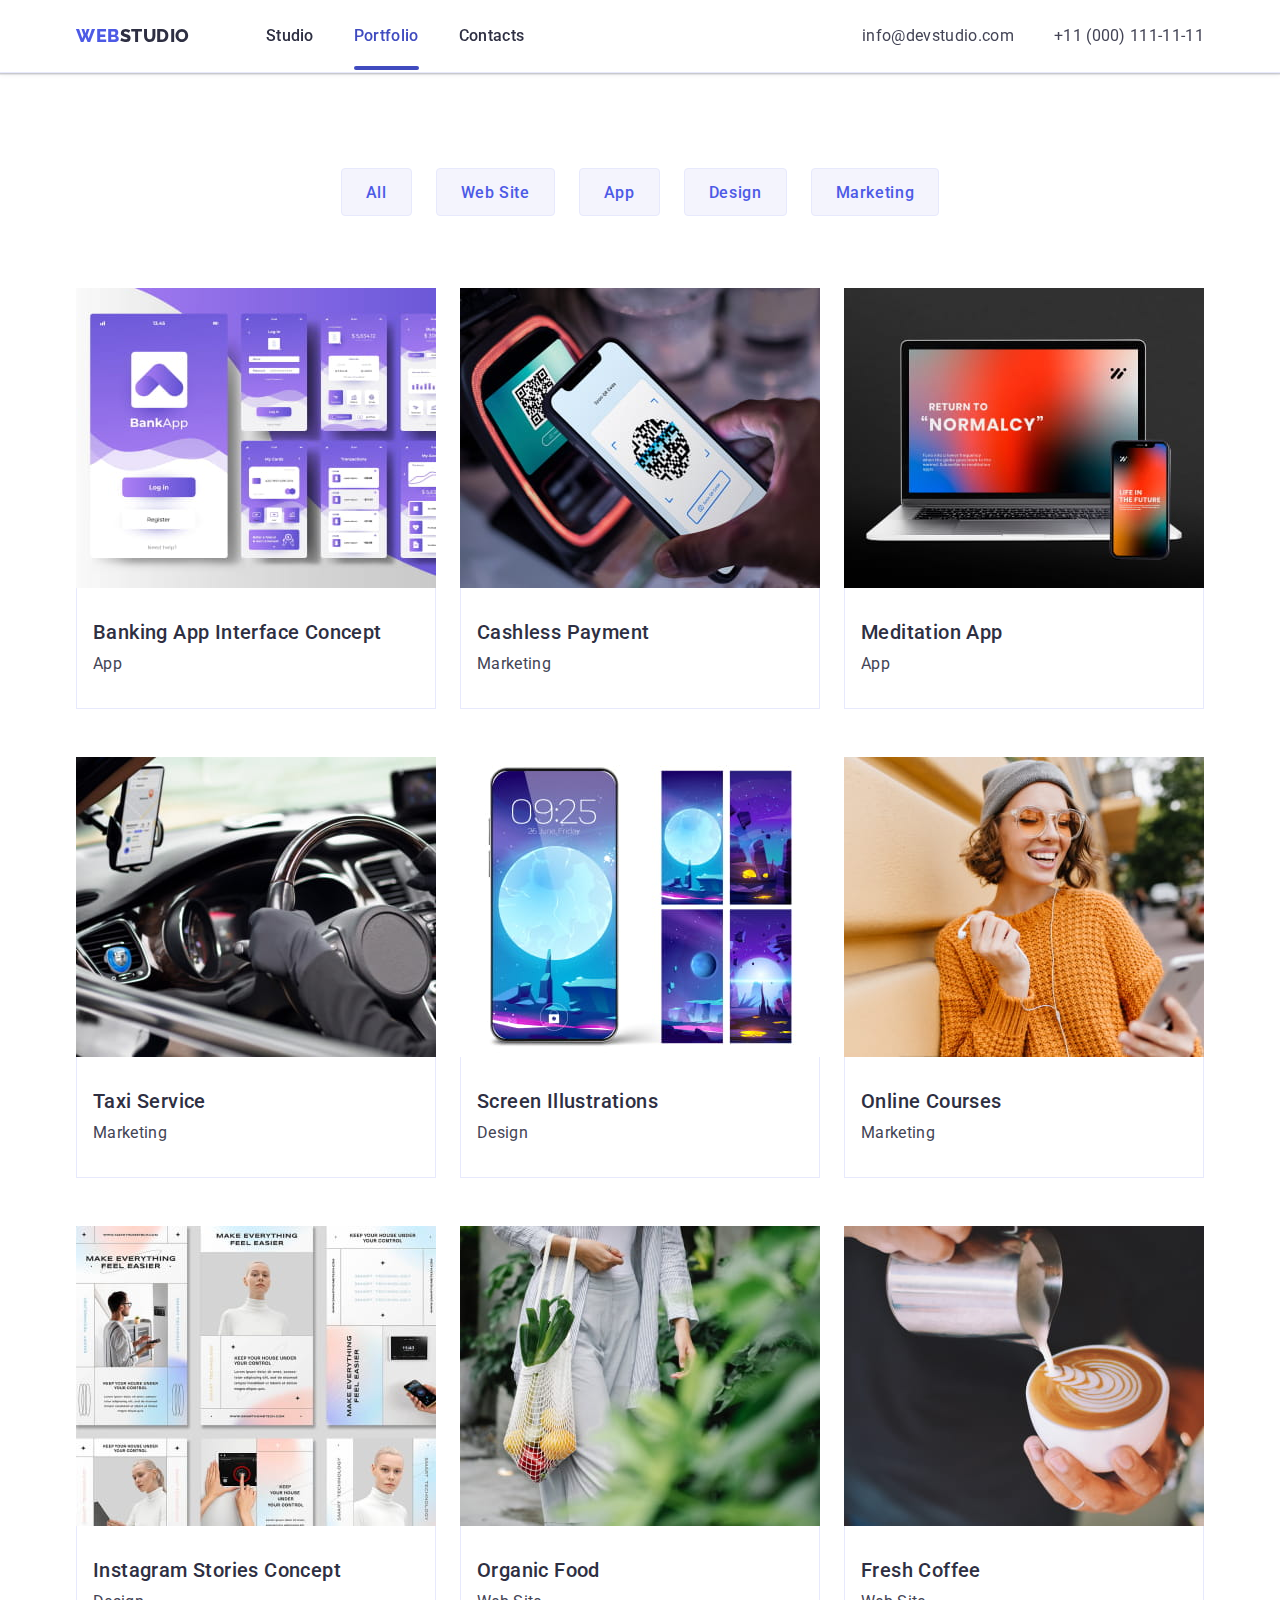
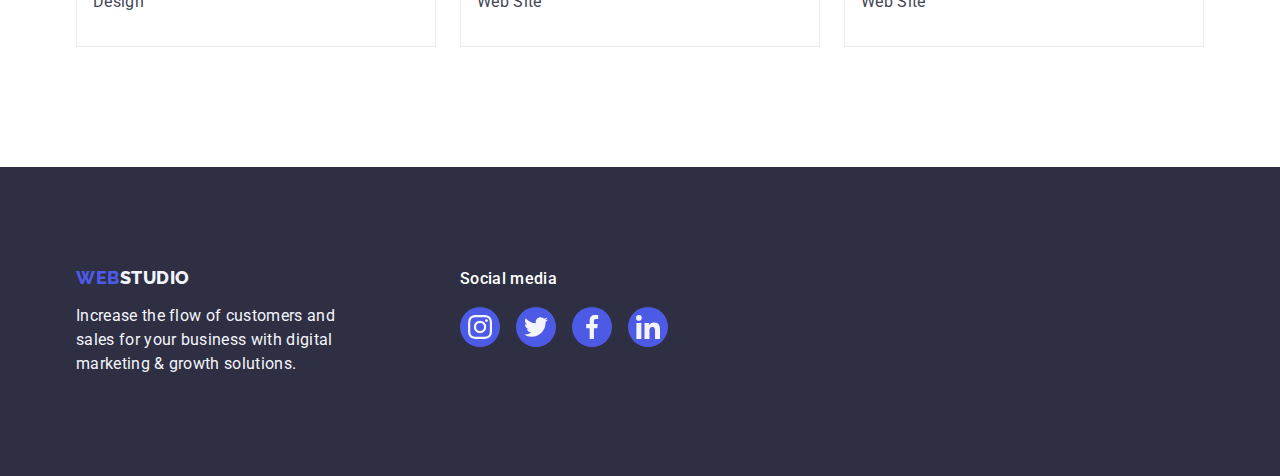
==== portfolio.html @ 7d816530 "Initial commit" ====
<!DOCTYPE html>
<html lang="en">
  <head>
    <meta charset="UTF-8" />
    <meta http-equiv="X-UA-Compatible" content="IE=edge" />
    <meta name="viewport" content="width=device-width, initial-scale=1.0" />
    <link rel="preconnect" href="https://fonts.googleapis.com" />
    <link rel="preconnect" href="https://fonts.gstatic.com" crossorigin />
    <link
      href="https://fonts.googleapis.com/css2?family=Raleway:wght@800&family=Roboto:wght@400;500;700&display=swap"
      rel="stylesheet"
    />
    <link rel="stylesheet" href="./css/modern-normalize.min.css" />
    <link rel="stylesheet" href="./css/styles.css" />
    <title>Portfolio</title>
  </head>
  <body>
    <header class="header">
      <div class="header-container container">
        <!-- Navigation -->
        <nav class="nav">
          <a class="header-logo logo link" href="./index.html"
            >Web<span class="logo-part">Studio</span></a
          >
          <ul class="nav-list list">
            <li>
              <a class="nav-item link" href="./index.html">Studio</a>
            </li>
            <li>
              <a class="nav-item link active" href="./portfolio.html"
                >Portfolio</a
              >
            </li>
            <li>
              <a class="nav-item link" href="">Contacts</a>
            </li>
          </ul>
        </nav>
        <!-- Contacts -->
        <address class="contacts">
          <ul class="nav-link list">
            <li>
              <a class="contacts-item link" href="mailto:info@devstudio.com"
                >info@devstudio.com</a
              >
            </li>
            <li>
              <a class="contacts-item link" href="tel:+110001111111"
                >+11 (000) 111-11-11</a
              >
            </li>
          </ul>
        </address>
      </div>
    </header>
    <main>
      <section class="portfolio-section section">
        <div class="container">
          <h1 class="visually-hidden">Portfolio</h1>
          <!-- Filter buttons -->
          <ul class="filter-list list">
            <li><button type="button" class="filter-btn">All</button></li>
            <li><button type="button" class="filter-btn">Web Site</button></li>
            <li><button type="button" class="filter-btn">App</button></li>
            <li><button type="button" class="filter-btn">Design</button></li>
            <li><button type="button" class="filter-btn">Marketing</button></li>
          </ul>
          <!-- List of work examples -->
          <ul class="portfolio-list card-set list">
            <li class="card-set-item portfolio-card-item">
              <a class="portfolio-card link" href="">
                <div class="thumb">
                  <img
                    src="./images/portfolio/img-1.jpg"
                    alt="Banking App Interface Concept"
                    width="360"
                    height="300"
                  />

                  <p class="overlay-text">
                    14 Stylish and User-Friendly App Design Concepts · Task
                    Manager App · Calorie Tracker App · Exotic Fruit Ecommerce
                    App · Cloud Storage App
                  </p>
                </div>
                <div class="portfolio-card-text">
                  <h2 class="sub-title">Banking App Interface Concept</h2>
                  <p class="main-text">App</p>
                </div>
              </a>
            </li>
            <li class="card-set-item portfolio-card-item">
              <a class="portfolio-card link" href="">
                <div class="thumb">
                  <img
                    src="./images/portfolio/img-2.jpg"
                    alt="Cashless Payment"
                    width="360"
                    height="300"
                  />

                  <p class="overlay-text">
                    14 Stylish and User-Friendly App Design Concepts · Task
                    Manager App · Calorie Tracker App · Exotic Fruit Ecommerce
                    App · Cloud Storage App
                  </p>
                </div>
                <div class="portfolio-card-text">
                  <h2 class="sub-title">Cashless Payment</h2>
                  <p class="main-text">Marketing</p>
                </div>
              </a>
            </li>
            <li class="card-set-item portfolio-card-item">
              <a class="portfolio-card link" href="">
                <div class="thumb">
                  <img
                    src="./images/portfolio/img-3.jpg"
                    alt="Meditation App"
                    width="360"
                    height="300"
                  />

                  <p class="overlay-text">
                    14 Stylish and User-Friendly App Design Concepts · Task
                    Manager App · Calorie Tracker App · Exotic Fruit Ecommerce
                    App · Cloud Storage App
                  </p>
                </div>
                <div class="portfolio-card-text">
                  <h2 class="sub-title">Meditation App</h2>
                  <p class="main-text">App</p>
                </div>
              </a>
            </li>
            <li class="card-set-item portfolio-card-item">
              <a class="portfolio-card link" href="">
                <div class="thumb">
                  <img
                    src="./images/portfolio/img-4.jpg"
                    alt="Taxi Service"
                    width="360"
                    height="300"
                  />

                  <p class="overlay-text">
                    14 Stylish and User-Friendly App Design Concepts · Task
                    Manager App · Calorie Tracker App · Exotic Fruit Ecommerce
                    App · Cloud Storage App
                  </p>
                </div>
                <div class="portfolio-card-text">
                  <h2 class="sub-title">Taxi Service</h2>
                  <p class="main-text">Marketing</p>
                </div>
              </a>
            </li>
            <li class="card-set-item portfolio-card-item">
              <a class="portfolio-card link" href="">
                <div class="thumb">
                  <img
                    src="./images/portfolio/img-5.jpg"
                    alt="Screen Illustrations"
                    width="360"
                    height="300"
                  />

                  <p class="overlay-text">
                    14 Stylish and User-Friendly App Design Concepts · Task
                    Manager App · Calorie Tracker App · Exotic Fruit Ecommerce
                    App · Cloud Storage App
                  </p>
                </div>
                <div class="portfolio-card-text">
                  <h2 class="sub-title">Screen Illustrations</h2>
                  <p class="main-text">Design</p>
                </div>
              </a>
            </li>
            <li class="card-set-item portfolio-card-item">
              <a class="portfolio-card link" href="">
                <div class="thumb">
                  <img
                    src="./images/portfolio/img-6.jpg"
                    alt="Online Courses"
                    width="360"
                    height="300"
                  />

                  <p class="overlay-text">
                    14 Stylish and User-Friendly App Design Concepts · Task
                    Manager App · Calorie Tracker App · Exotic Fruit Ecommerce
                    App · Cloud Storage App
                  </p>
                </div>
                <div class="portfolio-card-text">
                  <h2 class="sub-title">Online Courses</h2>
                  <p class="main-text">Marketing</p>
                </div>
              </a>
            </li>
            <li class="card-set-item portfolio-card-item">
              <a class="portfolio-card link" href="">
                <div class="thumb">
                  <img
                    src="./images/portfolio/img-7.jpg"
                    alt="Instagram Stories Concept"
                    width="360"
                    height="300"
                  />

                  <p class="overlay-text">
                    14 Stylish and User-Friendly App Design Concepts · Task
                    Manager App · Calorie Tracker App · Exotic Fruit Ecommerce
                    App · Cloud Storage App
                  </p>
                </div>
                <div class="portfolio-card-text">
                  <h2 class="sub-title">Instagram Stories Concept</h2>
                  <p class="main-text">Design</p>
                </div>
              </a>
            </li>
            <li class="card-set-item portfolio-card-item">
              <a class="portfolio-card link" href="">
                <div class="thumb">
                  <img
                    src="./images/portfolio/img-8.jpg"
                    alt="Organic Food"
                    width="360"
                    height="300"
                  />

                  <p class="overlay-text">
                    14 Stylish and User-Friendly App Design Concepts · Task
                    Manager App · Calorie Tracker App · Exotic Fruit Ecommerce
                    App · Cloud Storage App
                  </p>
                </div>
                <div class="portfolio-card-text">
                  <h2 class="sub-title">Organic Food</h2>
                  <p class="main-text">Web Site</p>
                </div>
              </a>
            </li>
            <li class="card-set-item portfolio-card-item">
              <a class="portfolio-card link" href="">
                <div class="thumb">
                  <img
                    src="./images/portfolio/img-9.jpg"
                    alt="Fresh Coffee"
                    width="360"
                    height="300"
                  />

                  <p class="overlay-text">
                    14 Stylish and User-Friendly App Design Concepts · Task
                    Manager App · Calorie Tracker App · Exotic Fruit Ecommerce
                    App · Cloud Storage App
                  </p>
                </div>
                <div class="portfolio-card-text">
                  <h2 class="sub-title">Fresh Coffee</h2>
                  <p class="main-text">Web Site</p>
                </div>
              </a>
            </li>
          </ul>
        </div>
      </section>
    </main>
    <footer class="footer">
      <div class="footer-container container">
        <div class="footer-logo-container">
          <a class="footer-logo logo link" href="./index.html"
            >Web<span class="logo-part-footer">Studio</span></a
          >
          <p class="footer-text">
            Increase the flow of customers and sales for your business with
            digital marketing & growth solutions.
          </p>
        </div>
        <div>
          <p class="footer-social-text">Social media</p>
          <ul class="footer-social list">
            <li class="footer-social-item">
              <a class="footer-social-img" href="">
                <svg class="footer-social-icon" width="24" height="24">
                  <use href="./images/icons.svg#instagram"></use>
                </svg>
              </a>
            </li>
            <li class="footer-social-item">
              <a class="footer-social-img" href="">
                <svg class="footer-social-icon" width="24" height="24">
                  <use href="./images/icons.svg#twitter"></use>
                </svg>
              </a>
            </li>
            <li class="footer-social-item">
              <a class="footer-social-img" href="">
                <svg class="footer-social-icon" width="24" height="24">
                  <use href="./images/icons.svg#facebook"></use>
                </svg>
              </a>
            </li>
            <li class="footer-social-item">
              <a class="footer-social-img" href="">
                <svg class="footer-social-icon" width="24" height="24">
                  <use href="./images/icons.svg#linkedin"></use>
                </svg>
              </a>
            </li>
          </ul>
        </div>
      </div>
    </footer>
  </body>
</html>
---- css/styles.css ----
:root {
  --color-iris: #4d5ae5;
  --color-ocean: #404bbf;
  --color-navy-blue: #2e2f42;
  --color-green: #31d0aa;
  --color-slate: #434455;
  --color-light-slate: #8e8f99;
  --color-cornflower: #e7e9fc;
  --color-cloud: #f4f4fd;
  --color-navy-blue-modal: #2e2f42;
  --color-grey: #2e2f42;
  --color-white: #ffffff;
  --color-dairy: #fcfcfc;

  --indent: 24px;
  --items: 4;

  --anim-time: 250ms cubic-bezier(0.4, 0, 0.2, 1);
}

h1,
h2,
h3,
h4,
h5,
h6,
p {
  margin: 0;
}

img {
  display: block;
}

button {
  cursor: pointer;
}

/**
  |============================
  | Hidden elements
  |============================
*/
.visually-hidden {
  position: absolute;
  width: 1px;
  height: 1px;
  margin: -1px;
  border: 0;
  padding: 0;

  white-space: nowrap;
  clip-path: inset(100%);
  clip: rect(0 0 0 0);
  overflow: hidden;
}

/**
  |============================
  | Links and list
  |============================
*/

.link {
  text-decoration: none;
}

.list {
  list-style: none;
  padding: 0;
  margin: 0;
}

/**
  |============================
  | Card set
  |============================
*/

.card-set {
  display: flex;
  flex-wrap: wrap;
  gap: var(--indent);
}

.card-set-item {
  flex-basis: calc((100% - var(--indent) * (var(--items) - 1)) / var(--items));
}

/**
  |============================
  | Studio
  |============================
*/
body {
  background-color: #fff;
  font-family: 'Roboto', sans-serif;
  font-size: 16px;
  line-height: 1.5;
  letter-spacing: 0.02em;

  color: var(--color-slate);

  padding-top: 72px;
}

.container {
  width: 1158px;
  padding: 0 15px;
  margin: 0 auto;
}

.section {
  padding: 120px 0;
}

.section-title {
  font-weight: 700;
  font-size: 36px;
  line-height: 1.11;

  text-align: center;
  letter-spacing: 0.02em;
  text-transform: capitalize;

  color: var(--color-navy-blue);

  margin-bottom: 72px;
}

.sub-title {
  margin-bottom: 8px;

  font-weight: 500;
  font-size: 20px;
  line-height: 1.2;
  letter-spacing: 0.02em;

  color: var(--color-navy-blue);
}

/**
  |============================
  | Header
  |============================
*/

.header {
  position: fixed;
  top: 0;
  left: 0;
  width: 100%;

  border-bottom: 1px solid var(--color-cornflower);
  box-shadow: 0px 2px 1px rgba(46, 47, 66, 0.08),
    0px 1px 1px rgba(46, 47, 66, 0.16), 0px 1px 6px rgba(46, 47, 66, 0.08);

  padding: 24px 0;

  background-color: var(--color-white);

  z-index: 2;
}

.header-container {
  display: flex;
  align-items: center;
  justify-content: space-between;
}

.nav {
  display: flex;
  align-items: center;
  /* margin-right: auto; */
}

.nav-list {
  display: flex;
  align-items: center;
  gap: 40px;
}

.logo {
  font-family: 'Raleway', sans-serif;
  font-style: normal;
  font-weight: 800;
  font-size: 18px;
  line-height: 1.17;
  letter-spacing: 0.03em;
  text-transform: uppercase;

  color: var(--color-iris);
}

.logo > .logo-part {
  color: var(--color-navy-blue);
}

.header-logo {
  margin-right: 76px;
}

.nav-item {
  position: relative;

  font-weight: 500;
  font-size: 16px;
  font-style: normal;
  line-height: 1.5;
  letter-spacing: 0.02em;

  color: var(--color-navy-blue);

  padding: 24px 0;

  transition: color var(--anim-time);
}

.nav-item:hover,
.nav-item:focus {
  color: var(--color-ocean);
}

.nav-item.active {
  color: var(--color-ocean);
}

.nav-item::after {
  content: '';
  position: absolute;
  bottom: -1px;
  left: 0;
  display: block;
  width: 100%;
  height: 4px;
  border-radius: 2px;
}

.nav-item.active::after {
  background-color: var(--color-ocean);
}

.nav-link {
  display: flex;
  align-items: center;
  gap: 40px;
}

.contacts {
  font-style: normal;
}

.contacts-item {
  color: var(--color-slate);

  transition: color var(--anim-time);
}

.contacts-item:hover,
.contacts-item:focus {
  color: var(--color-ocean);
}

/**
  |============================
  | Hero
  |============================
*/

.btn {
  display: block;

  min-width: 169px;
  min-height: 56px;

  font-family: inherit;
  font-weight: 500;
  font-size: 16px;
  line-height: 1.5;
  letter-spacing: 0.04em;

  margin: 0 auto;

  /* cursor: pointer; */
  background-color: var(--color-iris);
  color: var(--color-white);

  box-shadow: 0px 4px 4px rgba(0, 0, 0, 0.15);
  border-radius: 4px;

  border: none;

  transition: background-color var(--anim-time);
}

.btn:hover,
.btn:focus {
  background-color: var(--color-ocean);
}

.hero {
  max-width: 1440px;
  margin-left: auto;
  margin-right: auto;
  background-color: var(--color-navy-blue);
  background-image: linear-gradient(
      rgba(46, 47, 66, 0.7),
      rgba(46, 47, 66, 0.7)
    ),
    url(../images/hero/people-office.jpg);
  background-repeat: no-repeat;
  background-position: center;
  background-size: cover;
  padding: 188px 0;
}

.hero-title {
  max-width: 496px;
  font-weight: 700;
  font-size: 56px;
  line-height: 1.07;
  text-align: center;
  letter-spacing: 0.02em;

  color: var(--color-white);
  margin: 0 auto 48px auto;
}

/**
  |============================
  | Advantages
  |============================
*/

.adv-list {
  display: flex;
}

.main-text {
  color: var(--color-slate);
}

.adv-img {
  display: flex;
  justify-content: center;
  align-items: center;
  padding: 24px 0;

  background-color: var(--color-cloud);
  border-radius: 4px;

  margin-bottom: 8px;
}

/**
  |============================
  | Gallery
  |============================
*/

.gallery-section {
  padding-top: 0;
}

.gallery-list {
  display: flex;
  /* justify-content: space-between; */
}

/**
  |============================
  | Team
  |============================
*/

.team-section {
  background-color: var(--color-cloud);
}

.team-card {
  background: var(--color-white);
  box-shadow: 0px 1px 6px rgba(46, 47, 66, 0.08),
    0px 1px 1px rgba(46, 47, 66, 0.16), 0px 2px 1px rgba(46, 47, 66, 0.08);
  border-radius: 0px 0px 4px 4px;
}

.card-content {
  padding: 32px 0;
}

.card-text {
  text-align: center;
  margin-bottom: 8px;
}

.team-social {
  display: flex;
  gap: 24px;
  justify-content: center;
  align-items: center;
}

.team-social-item {
  width: 40px;
  height: 40px;
}

.team-social-img {
  width: 100%;
  height: 100%;
  background-color: var(--color-iris);
  border-radius: 50%;
  display: flex;
  justify-content: center;
  align-items: center;

  transition: background-color var(--anim-time);
}

.team-social-img:hover,
.team-social-img:focus {
  background-color: var(--color-ocean);
}

.team-social-icon {
  fill: var(--color-cloud);
}

/**
  |============================
  | Customers
  |============================
*/

.customers-title {
  line-height: 1.1;
}

.customers-list {
  display: flex;
  align-items: center;
  justify-content: center;
  gap: 24px;
}

.customers-item {
  width: 168px;
  height: 88px;
}

.customers-img {
  width: 100%;
  height: 100%;
  display: flex;
  justify-content: center;
  align-items: center;
  border: 1px solid var(--color-light-slate);
  border-radius: 4px;
  color: var(--color-light-slate);

  padding: 16px 32px;

  transition: border-color var(--anim-time), color var(--anim-time);
}

.customers-img:hover,
.customers-img:focus {
  border-color: var(--color-ocean);

  color: var(--color-ocean);
}

.customers-icon {
  fill: currentColor;

  transition: fill var(--anim-time);
}

.customers-icon:hover,
.customers-icon:focus {
  fill: currentColor;
}

/**
  |============================
  | Footer
  |============================
*/

.footer {
  background-color: var(--color-navy-blue);
  padding: 100px 0;
}

.footer-container {
  display: flex;

  align-items: baseline;
}

.footer-logo-container {
  margin-right: 120px;
}

.footer-logo {
  display: inline-block;
  margin-bottom: 16px;
}

.logo > .logo-part-footer {
  color: var(--color-cloud);
}

.footer-text {
  color: var(--color-cloud);
  /* padding-top: 16px; */
  width: 264px;
}

.footer-social-text {
  font-weight: 500;
  font-size: 16px;
  line-height: 1.5;
  letter-spacing: 0.02em;
  color: var(--color-white);

  margin-bottom: 16px;
}

.footer-social {
  display: flex;
  gap: 16px;
}

.footer-social-item {
  width: 40px;
  height: 40px;
}

.footer-social-img {
  width: 100%;
  height: 100%;
  background-color: var(--color-iris);
  border-radius: 50%;
  display: flex;
  align-items: center;
  justify-content: center;

  transition: background-color var(--anim-time);
}

.footer-social-img:hover,
.footer-social-img:focus {
  background-color: var(--color-green);
}

.footer-social-icon {
  fill: var(--color-cloud);
}

/**
  |============================
  | Portfolio
  |============================
*/
.portfolio-section {
  padding: 96px 0 120px;
}
/**
  |============================
  | Filter
  |============================
*/

.filter-list {
  display: flex;
  align-items: center;
  justify-content: center;
  gap: 24px;
  margin-bottom: 72px;
}

.filter-btn {
  display: block;
  padding: 12px 24px;
  height: 48px;

  font-family: inherit;
  font-weight: 500;
  font-size: 16px;
  line-height: 1.5;
  letter-spacing: 0.04em;

  cursor: pointer;

  background-color: var(--color-cloud);
  border: 1px solid var(--color-cornflower);
  border-radius: 4px;
  color: var(--color-iris);

  transition: color var(--anim-time), background-color var(--anim-time),
    border-color var(--anim-time), box-shadow var(--anim-time);
}

.filter-btn:hover,
.filter-btn:focus,
.filter-btn:active {
  background-color: var(--color-ocean);
  color: var(--color-white);
  border-color: transparent;

  box-shadow: 0px 3px 1px rgba(0, 0, 0, 0.1), 0px 2px 1px rgba(0, 0, 0, 0.08),
    0px 2px 2px rgba(0, 0, 0, 0.12);
  border-radius: 4px;
}

/**
  |============================
  | Examples
  |============================
*/

.portfolio-list {
  --items: 3;
  row-gap: 48px;
}

.portfolio-card {
  display: block;

  transition: box-shadow var(--anim-time);
}

.portfolio-card:hover,
.portfolio-card:focus {
  box-shadow: 0px 1px 6px rgba(46, 47, 66, 0.08),
    0px 1px 1px rgba(46, 47, 66, 0.16), 0px 2px 1px rgba(46, 47, 66, 0.08);
}

.portfolio-card:hover .overlay-text,
.portfolio-card:focus .overlay-text {
  transform: translateY(0%);
}

.portfolio-card-text {
  padding: 32px 16px;
  text-align: left;
  border: 1px solid var(--color-cornflower);
  border-top: none;
}

.thumb {
  position: relative;
  overflow: hidden;

  z-index: 1;
}

/* Overlay */

.overlay-text {
  position: absolute;
  top: 0;
  left: 0;
  transform: translateY(100%);

  width: 100%;
  height: 100%;
  padding: 40px 32px;

  background: var(--color-iris);

  font-size: 16px;
  line-height: 1.5;

  letter-spacing: 0.02em;

  color: var(--color-cloud);

  transition: transform var(--anim-time);
}

.portfolio-card-item:hover .overlay-text,
.portfolio-card-item:focus .overlay-text {
  transform: translateY(0%);
}

/**
  |============================
  | Modal window
  |============================
*/

.backdrop {
  position: fixed;

  top: 0;
  left: 0;

  width: 100%;
  height: 100%;

  background: rgba(46, 47, 66, 0.4);

  transition: opacity var(--anim-time), visibility var(--anim-time);
}

.backdrop.is-hidden {
  opacity: 0;
  visibility: hidden;
  pointer-events: none;
}

.modal {
  position: absolute;
  top: calc(50%);
  left: calc(50%);

  width: 408px;
  min-height: 576px;
  padding: 24px;

  background-color: var(--color-dairy);

  box-shadow: 0px 1px 1px rgba(0, 0, 0, 0.14), 0px 1px 3px rgba(0, 0, 0, 0.12),
    0px 2px 1px rgba(0, 0, 0, 0.2);
  border-radius: 4px;

  transform: translate(-50%, -50%) scale(1);
  transition: transform var(--anim-time);
}

.modal-btn-close {
  position: absolute;

  top: 24px;
  right: 24px;

  display: flex;
  align-items: center;
  justify-content: center;

  width: 24px;
  height: 24px;
  padding: 0;

  border-radius: 50%;
  background-color: var(--color-cornflower);
  border: 1px solid rgba(0, 0, 0, 0.1);

  color: var(--color-navy-blue);

  transition: background-color var(--anim-time), border var(--anim-time);
}

.modal-btn-close:hover,
.modal-btn-close:focus {
  background-color: var(--color-ocean);
  color: var(--color-white);
  border: none;
}

.modal-icon {
  fill: currentColor;
  transition: fill var(--anim-time);
}

.modal-btn-close:hover .modal-icon:hover,
.modal-btn-close:focus .modal-icon:focus {
  fill: currentColor;
}
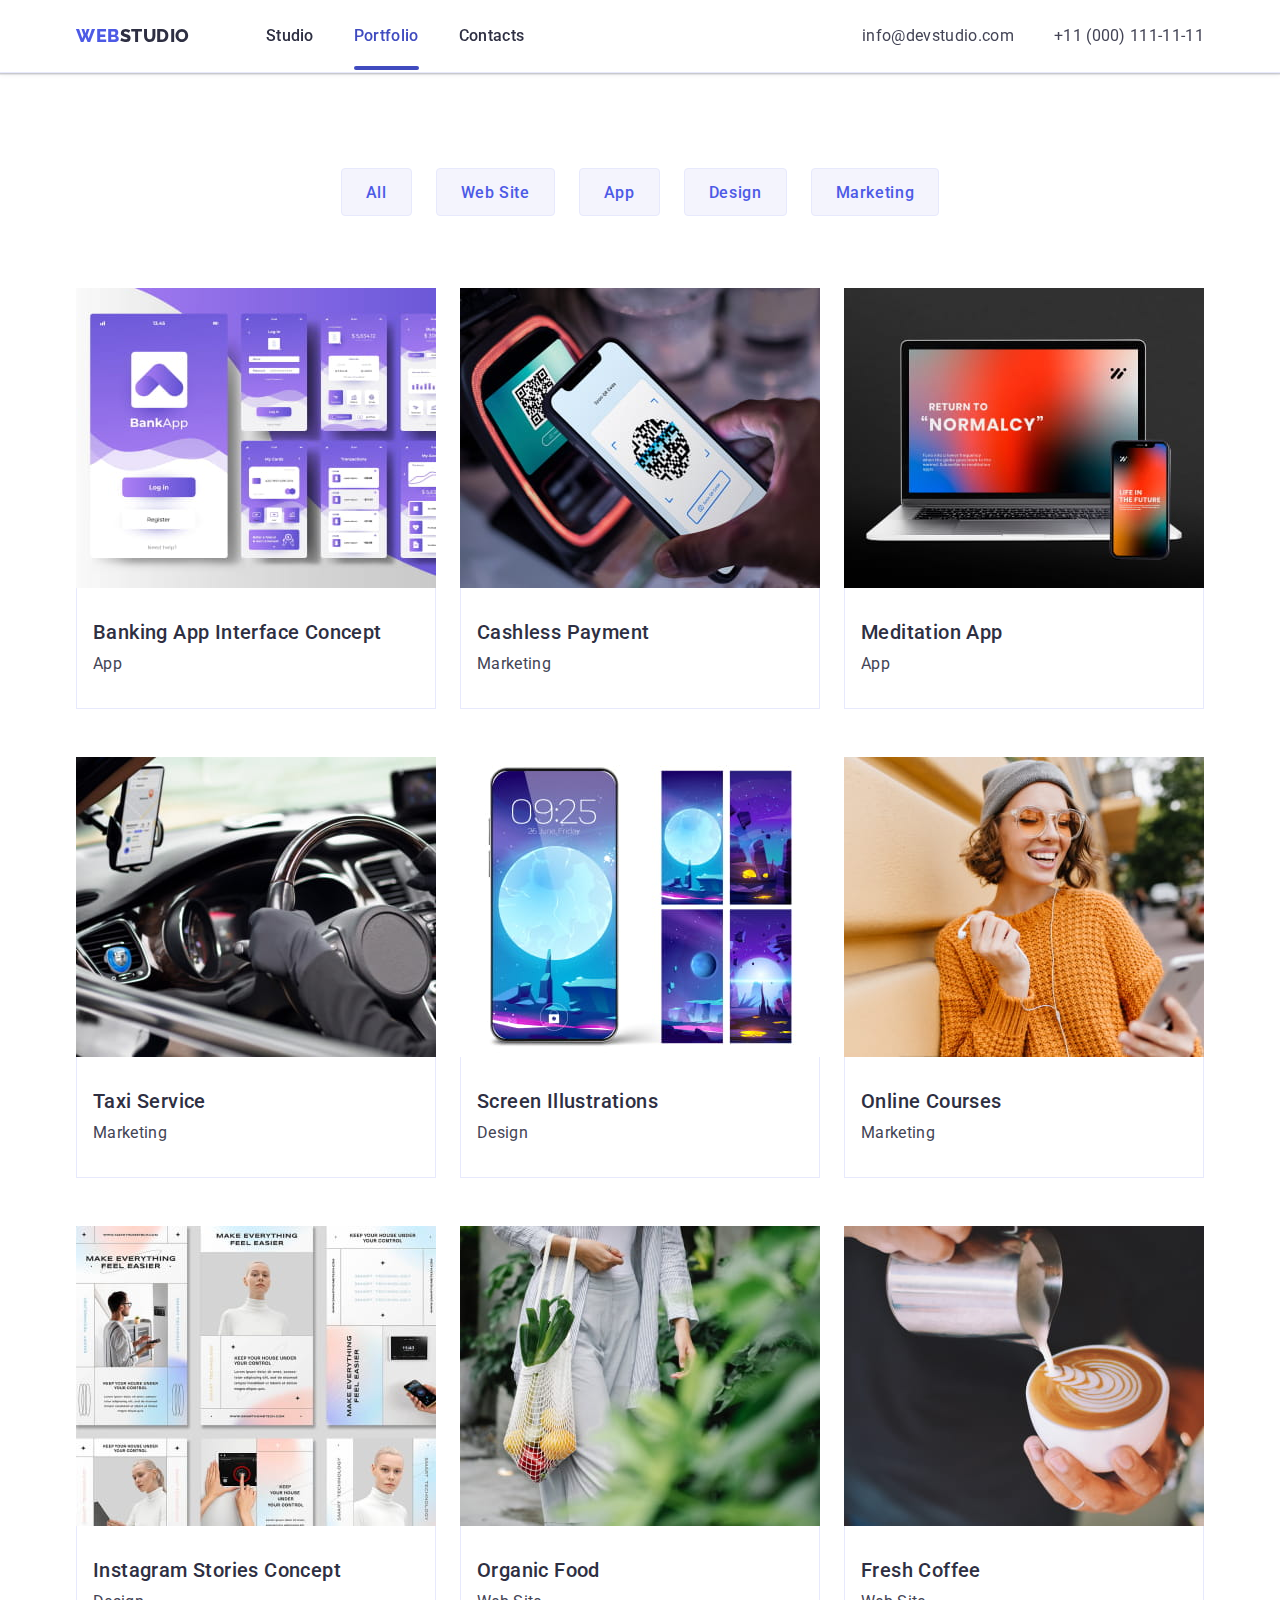
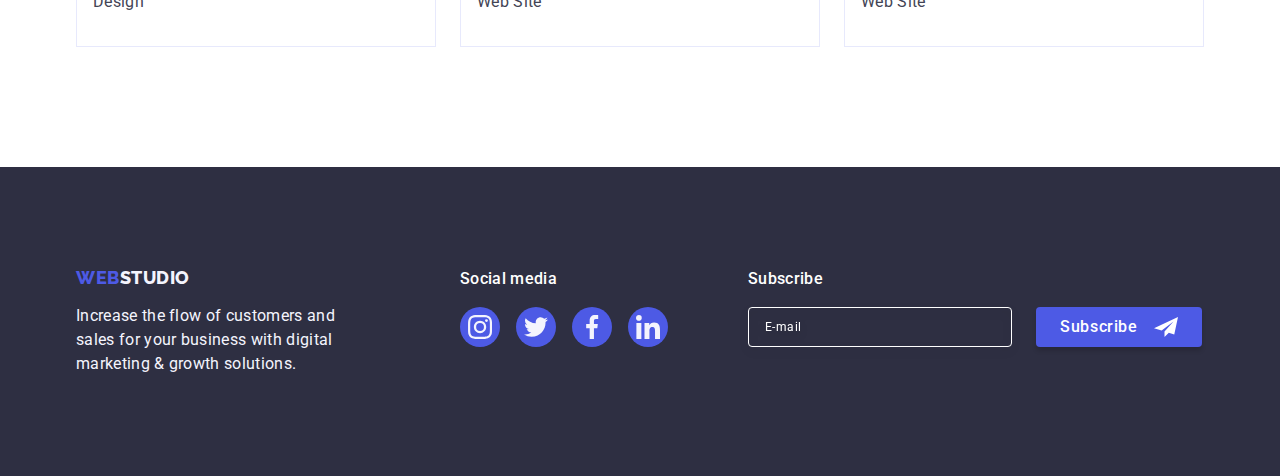
==== commit 4faf794f: "added suscribe form in footer" ====
--- a/portfolio.html
+++ b/portfolio.html
@@ -280,7 +280,7 @@
             digital marketing & growth solutions.
           </p>
         </div>
-        <div>
+        <div class="footer-social-container">
           <p class="footer-social-text">Social media</p>
           <ul class="footer-social list">
             <li class="footer-social-item">
@@ -313,6 +313,26 @@
             </li>
           </ul>
         </div>
+        <div class="footer-form">
+          <p class="subscribe-text">Subscribe</p>
+          <form class="subscribe-form" name="subscribe-form">
+            <label for="subscribe-email">
+              <input
+                class="subscribe-form-field"
+                type="text"
+                placeholder="E-mail"
+                name="subscribe-email"
+                id="subscribe-email"
+              />
+            </label>
+            <button class="subscribe-btn" type="submit">
+              Subscribe
+              <svg class="subscribe-icon" width="24" height="24">
+                <use href="./images/icons.svg#telegram"></use>
+              </svg>
+            </button>
+          </form>
+        </div>
       </div>
     </footer>
   </body>
--- a/css/styles.css
+++ b/css/styles.css
@@ -494,7 +494,6 @@
 
 .footer-container {
   display: flex;
-
   align-items: baseline;
 }
 
@@ -513,8 +512,11 @@
 
 .footer-text {
   color: var(--color-cloud);
-  /* padding-top: 16px; */
   width: 264px;
+}
+
+.footer-social-container {
+  margin-right: 80px;
 }
 
 .footer-social-text {
@@ -558,32 +560,66 @@
   fill: var(--color-cloud);
 }
 
-/**
-  |============================
-  | Portfolio
-  |============================
-*/
-.portfolio-section {
-  padding: 96px 0 120px;
-}
-/**
-  |============================
-  | Filter
-  |============================
-*/
-
-.filter-list {
-  display: flex;
-  align-items: center;
-  justify-content: center;
+.subscribe-text {
+  font-weight: 500;
+  font-size: 16px;
+  line-height: 1.5;
+  letter-spacing: 0.02em;
+  color: var(--color-white);
+
+  margin-bottom: 16px;
+}
+
+/* .footer-form {
+  display: flex;
   gap: 24px;
-  margin-bottom: 72px;
-}
-
-.filter-btn {
-  display: block;
-  padding: 12px 24px;
-  height: 48px;
+} */
+
+.subscribe-form {
+  display: flex;
+  justify-content: center;
+  align-items: center;
+  gap: 24px;
+}
+
+.subscribe-form-field {
+  background-color: transparent;
+  width: 264px;
+  height: 40px;
+
+  font-weight: 400;
+  font-size: 12px;
+  line-height: 2;
+
+  display: flex;
+  align-items: center;
+  letter-spacing: 0.04em;
+
+  padding: 8px 16px;
+  color: var(--color-white);
+
+  border: 1px solid var(--color-white);
+  filter: drop-shadow(0px 4px 4px rgba(0, 0, 0, 0.15));
+  border-radius: 4px;
+
+  outline: none;
+}
+
+.subscribe-form-field::placeholder {
+  color: var(--color-white);
+}
+
+/* .subscribe-form-field:focus {
+  border: 1px solid var(--color-slate);
+  outline: none;
+} */
+
+.subscribe-btn {
+  display: flex;
+  flex-direction: row;
+  justify-content: center;
+  align-items: center;
+  gap: 16px;
 
   font-family: inherit;
   font-weight: 500;
@@ -591,7 +627,58 @@
   line-height: 1.5;
   letter-spacing: 0.04em;
 
-  cursor: pointer;
+  padding: 8px 24px;
+  background-color: var(--color-iris);
+  box-shadow: 0px 4px 4px rgba(0, 0, 0, 0.15);
+  border-radius: 4px;
+  color: var(--color-white);
+
+  border: none;
+
+  transition: background-color var(--anim-time);
+}
+
+.subscribe-icon {
+  fill: currentColor;
+}
+
+.subscribe-btn:hover,
+.subscribe-btn:focus {
+  background-color: var(--color-ocean);
+}
+
+/**
+  |============================
+  | Portfolio
+  |============================
+*/
+.portfolio-section {
+  padding: 96px 0 120px;
+}
+/**
+  |============================
+  | Filter
+  |============================
+*/
+
+.filter-list {
+  display: flex;
+  align-items: center;
+  justify-content: center;
+  gap: 24px;
+  margin-bottom: 72px;
+}
+
+.filter-btn {
+  display: block;
+  padding: 12px 24px;
+  height: 48px;
+
+  font-family: inherit;
+  font-weight: 500;
+  font-size: 16px;
+  line-height: 1.5;
+  letter-spacing: 0.04em;
 
   background-color: var(--color-cloud);
   border: 1px solid var(--color-cornflower);
